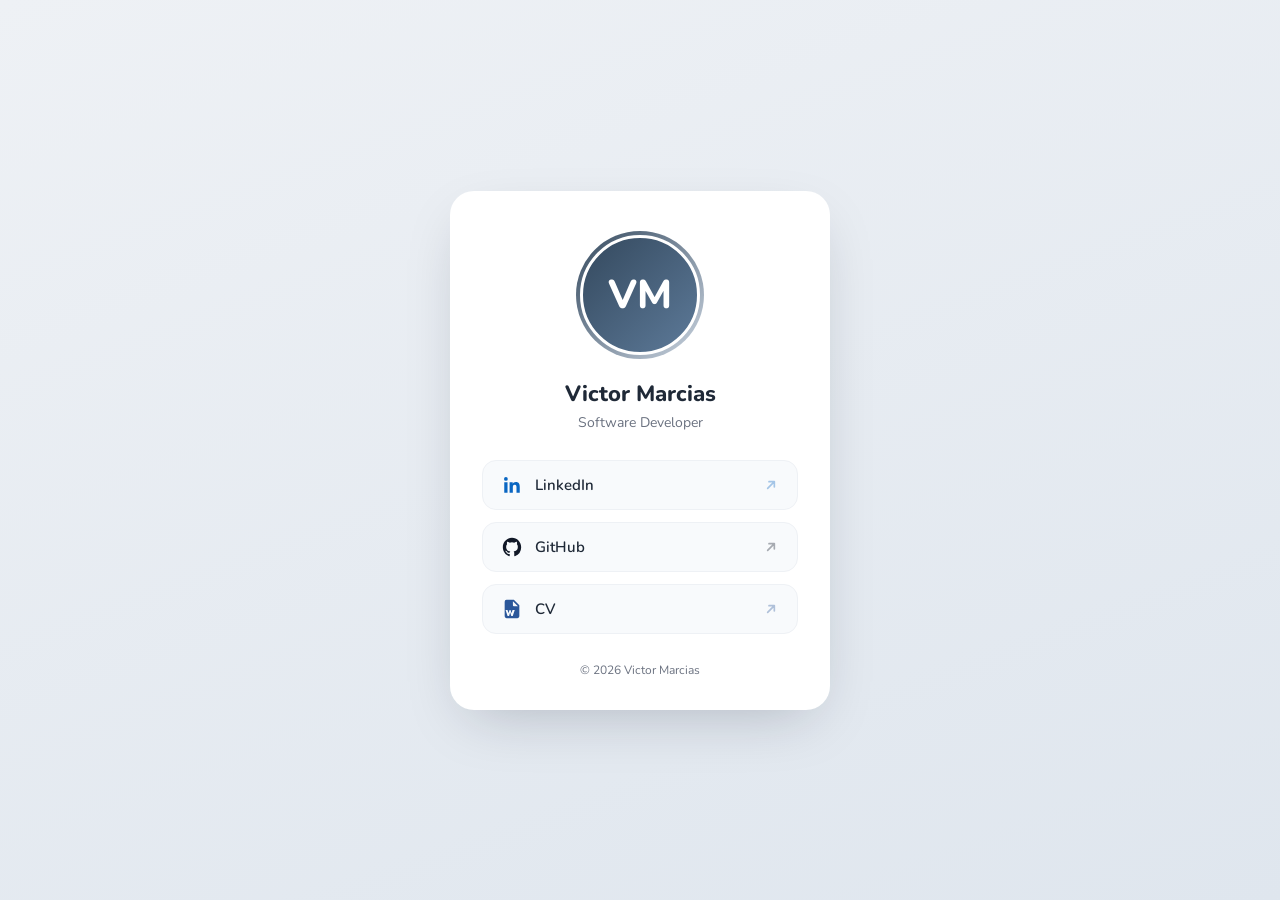
==== index.html @ eee9d97e "Initial commit Co-Authored-By: Claude Sonnet 5 <noreply@anthropic.com>" ====
<!DOCTYPE html>
<html lang="en">
<head>
  <meta charset="utf-8">
  <meta name="viewport" content="width=device-width, initial-scale=1">
  <title>Victor Marcias</title>
  <meta name="description" content="Victor Marcias — LinkedIn, GitHub, CV">

  <link rel="preconnect" href="https://fonts.googleapis.com">
  <link rel="preconnect" href="https://fonts.gstatic.com" crossorigin>
  <link href="https://fonts.googleapis.com/css2?family=Nunito:wght@400;600;700;800&display=swap" rel="stylesheet">

  <style>
    :root {
      --bg-1: #eef1f5;
      --bg-2: #dfe6ee;
      --card-bg: #ffffff;
      --text: #1f2937;
      --text-soft: #6b7280;
      --accent: #34495e;
      --ring: #cbd5e1;
    }

    * { box-sizing: border-box; }

    html, body {
      height: 100%;
      margin: 0;
    }

    body {
      font-family: 'Nunito', -apple-system, BlinkMacSystemFont, 'Segoe UI', sans-serif;
      background: linear-gradient(160deg, var(--bg-1), var(--bg-2));
      color: var(--text);
      display: flex;
      align-items: center;
      justify-content: center;
      min-height: 100vh;
      padding: 24px;
    }

    .card {
      width: 100%;
      max-width: 380px;
      background: var(--card-bg);
      border-radius: 24px;
      padding: 40px 32px 32px;
      text-align: center;
      box-shadow: 0 20px 60px -20px rgba(15, 23, 42, 0.25);
      opacity: 0;
      transform: translateY(16px);
      animation: card-in 0.6s ease-out forwards;
    }

    @keyframes card-in {
      to { opacity: 1; transform: translateY(0); }
    }

    .avatar-wrap {
      width: 128px;
      height: 128px;
      margin: 0 auto 20px;
      border-radius: 50%;
      padding: 4px;
      background: linear-gradient(135deg, var(--accent), var(--ring));
      opacity: 0;
      transform: scale(0.85);
      animation: pop-in 0.5s 0.15s ease-out forwards;
    }

    @keyframes pop-in {
      to { opacity: 1; transform: scale(1); }
    }

    .avatar,
    .avatar-fallback {
      width: 100%;
      height: 100%;
      border-radius: 50%;
      object-fit: cover;
      display: block;
      border: 3px solid var(--card-bg);
    }

    .avatar-fallback {
      background: linear-gradient(135deg, #34495e, #5d7a99);
      color: #fff;
      font-size: 40px;
      font-weight: 800;
      display: flex;
      align-items: center;
      justify-content: center;
    }

    h1 {
      font-size: 22px;
      font-weight: 800;
      margin: 0 0 4px;
      opacity: 0;
      animation: fade-up 0.5s 0.25s ease-out forwards;
    }

    .tagline {
      font-size: 14px;
      color: var(--text-soft);
      margin: 0 0 28px;
      opacity: 0;
      animation: fade-up 0.5s 0.32s ease-out forwards;
    }

    @keyframes fade-up {
      from { opacity: 0; transform: translateY(8px); }
      to { opacity: 1; transform: translateY(0); }
    }

    .links {
      display: flex;
      flex-direction: column;
      gap: 12px;
    }

    .link {
      display: flex;
      align-items: center;
      gap: 12px;
      padding: 13px 18px;
      border-radius: 14px;
      background: #f8fafc;
      border: 1px solid #eef1f5;
      color: var(--text);
      text-decoration: none;
      font-weight: 600;
      font-size: 15px;
      opacity: 0;
      transform: translateY(10px);
      animation: fade-up 0.5s ease-out forwards;
      transition: transform 0.18s ease, box-shadow 0.18s ease, background 0.18s ease, border-color 0.18s ease;
    }

    .link:nth-child(1) { animation-delay: 0.4s; }
    .link:nth-child(2) { animation-delay: 0.48s; }
    .link:nth-child(3) { animation-delay: 0.56s; }

    .link:hover, .link:focus-visible {
      transform: translateY(-2px);
      box-shadow: 0 10px 24px -12px rgba(15, 23, 42, 0.25);
      border-color: var(--ring);
      background: #ffffff;
    }

    .link:active {
      transform: translateY(0);
    }

    .link svg {
      flex-shrink: 0;
      width: 22px;
      height: 22px;
    }

    .link .arrow {
      margin-left: auto;
      width: 16px;
      height: 16px;
      opacity: 0.35;
      transition: transform 0.18s ease, opacity 0.18s ease;
    }

    .link:hover .arrow {
      transform: translateX(3px);
      opacity: 0.7;
    }

    .link.linkedin svg { color: #0a66c2; }
    .link.github svg { color: #111827; }
    .link.cv svg { color: #2b579a; }

    footer {
      margin-top: 28px;
      font-size: 12px;
      color: var(--text-soft);
      opacity: 0;
      animation: fade-up 0.5s 0.65s ease-out forwards;
    }

    @media (max-width: 400px) {
      .card { padding: 32px 24px 26px; border-radius: 20px; }
      .avatar-wrap { width: 108px; height: 108px; }
    }
  </style>
</head>
<body>
  <main class="card">
    <div class="avatar-wrap">
      <img
        class="avatar"
        src="assets/photo.jpg"
        alt="Victor Marcias"
        onerror="this.replaceWith(Object.assign(document.createElement('div'), {className: 'avatar-fallback', textContent: 'VM'}))"
      >
    </div>

    <h1>Victor Marcias</h1>
    <p class="tagline">Software Developer</p>

    <nav class="links">
      <a class="link linkedin" href="https://www.linkedin.com/in/victor-hugo-marcias" target="_blank" rel="noopener noreferrer">
        <svg viewBox="0 0 24 24" fill="currentColor" aria-hidden="true"><path d="M20.45 20.45h-3.55v-5.57c0-1.33-.02-3.03-1.85-3.03-1.85 0-2.14 1.45-2.14 2.94v5.66H9.36V9h3.41v1.56h.05c.47-.9 1.63-1.85 3.36-1.85 3.6 0 4.27 2.37 4.27 5.45v6.29zM5.34 7.43a2.06 2.06 0 1 1 0-4.12 2.06 2.06 0 0 1 0 4.12zM7.12 20.45H3.56V9h3.56v11.45z"/></svg>
        <span>LinkedIn</span>
        <svg class="arrow" viewBox="0 0 24 24" fill="none" stroke="currentColor" stroke-width="2.5" stroke-linecap="round" stroke-linejoin="round" aria-hidden="true"><path d="M7 17 17 7M9 7h8v8"/></svg>
      </a>

      <a class="link github" href="https://github.com/victormarcias" target="_blank" rel="noopener noreferrer">
        <svg viewBox="0 0 24 24" fill="currentColor" aria-hidden="true"><path d="M12 2C6.48 2 2 6.58 2 12.25c0 4.53 2.87 8.37 6.84 9.73.5.1.68-.22.68-.5 0-.24-.01-1.05-.01-1.9-2.78.62-3.37-1.22-3.37-1.22-.46-1.2-1.11-1.52-1.11-1.52-.91-.64.07-.62.07-.62 1 .07 1.53 1.06 1.53 1.06.89 1.57 2.34 1.11 2.91.85.09-.67.35-1.11.63-1.37-2.22-.26-4.56-1.14-4.56-5.06 0-1.12.39-2.03 1.03-2.75-.1-.26-.45-1.31.1-2.74 0 0 .84-.28 2.75 1.05a9.3 9.3 0 0 1 5 0c1.91-1.33 2.75-1.05 2.75-1.05.55 1.43.2 2.48.1 2.74.64.72 1.03 1.63 1.03 2.75 0 3.93-2.34 4.79-4.57 5.05.36.32.68.94.68 1.9 0 1.37-.01 2.48-.01 2.82 0 .28.18.6.69.5A10.26 10.26 0 0 0 22 12.25C22 6.58 17.52 2 12 2z"/></svg>
        <span>GitHub</span>
        <svg class="arrow" viewBox="0 0 24 24" fill="none" stroke="currentColor" stroke-width="2.5" stroke-linecap="round" stroke-linejoin="round" aria-hidden="true"><path d="M7 17 17 7M9 7h8v8"/></svg>
      </a>

      <a class="link cv" href="assets/cv.pdf" target="_blank" rel="noopener noreferrer">
        <svg viewBox="0 0 24 24" fill="currentColor" aria-hidden="true"><path d="M6 2a2 2 0 0 0-2 2v16a2 2 0 0 0 2 2h12a2 2 0 0 0 2-2V8l-6-6H6zm7 1.5L18.5 9H14a1 1 0 0 1-1-1V3.5zM8 13h2.4l1.1 3.6L12.6 13H15l-2.2 6.5h-1.6L10 15.6l-1.2 3.9H7.2L5 13h2.1l1.1 3.6L9.3 13H8z"/></svg>
        <span>CV</span>
        <svg class="arrow" viewBox="0 0 24 24" fill="none" stroke="currentColor" stroke-width="2.5" stroke-linecap="round" stroke-linejoin="round" aria-hidden="true"><path d="M7 17 17 7M9 7h8v8"/></svg>
      </a>
    </nav>

    <footer>&copy; <span id="year"></span> Victor Marcias</footer>
  </main>

  <script>
    document.getElementById('year').textContent = new Date().getFullYear();
  </script>
</body>
</html>
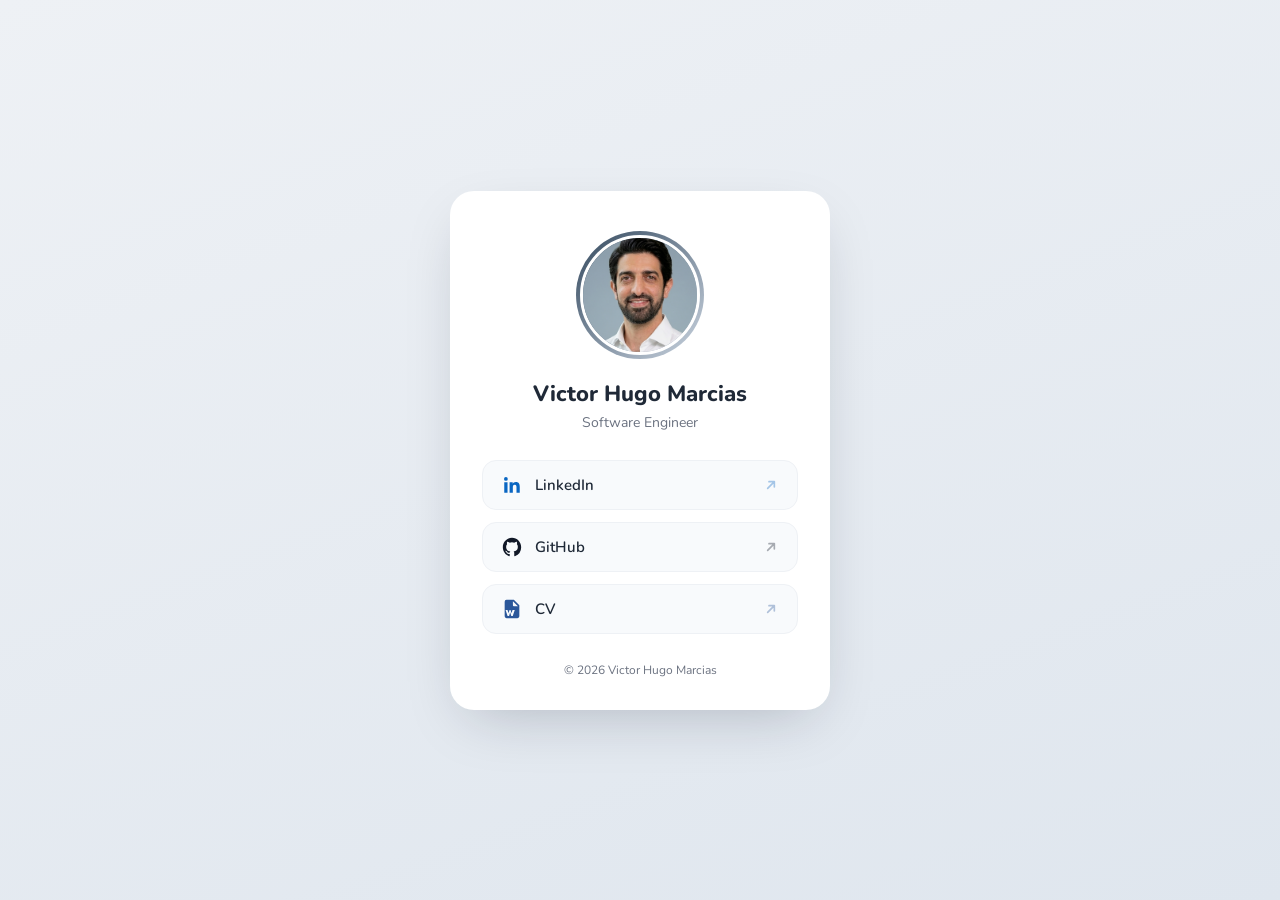
==== commit 46115f12: "Adds assets and scripts." ====
--- a/index.html
+++ b/index.html
@@ -1,233 +1,73 @@
 <!DOCTYPE html>
 <html lang="en">
+
 <head>
   <meta charset="utf-8">
   <meta name="viewport" content="width=device-width, initial-scale=1">
-  <title>Victor Marcias</title>
+  <title>Victor Hugo Marcias - Software Engineer</title>
   <meta name="description" content="Victor Marcias — LinkedIn, GitHub, CV">
 
   <link rel="preconnect" href="https://fonts.googleapis.com">
   <link rel="preconnect" href="https://fonts.gstatic.com" crossorigin>
   <link href="https://fonts.googleapis.com/css2?family=Nunito:wght@400;600;700;800&display=swap" rel="stylesheet">
+  <link rel="stylesheet" href="styles.css">
+</head>
 
-  <style>
-    :root {
-      --bg-1: #eef1f5;
-      --bg-2: #dfe6ee;
-      --card-bg: #ffffff;
-      --text: #1f2937;
-      --text-soft: #6b7280;
-      --accent: #34495e;
-      --ring: #cbd5e1;
-    }
-
-    * { box-sizing: border-box; }
-
-    html, body {
-      height: 100%;
-      margin: 0;
-    }
-
-    body {
-      font-family: 'Nunito', -apple-system, BlinkMacSystemFont, 'Segoe UI', sans-serif;
-      background: linear-gradient(160deg, var(--bg-1), var(--bg-2));
-      color: var(--text);
-      display: flex;
-      align-items: center;
-      justify-content: center;
-      min-height: 100vh;
-      padding: 24px;
-    }
-
-    .card {
-      width: 100%;
-      max-width: 380px;
-      background: var(--card-bg);
-      border-radius: 24px;
-      padding: 40px 32px 32px;
-      text-align: center;
-      box-shadow: 0 20px 60px -20px rgba(15, 23, 42, 0.25);
-      opacity: 0;
-      transform: translateY(16px);
-      animation: card-in 0.6s ease-out forwards;
-    }
-
-    @keyframes card-in {
-      to { opacity: 1; transform: translateY(0); }
-    }
-
-    .avatar-wrap {
-      width: 128px;
-      height: 128px;
-      margin: 0 auto 20px;
-      border-radius: 50%;
-      padding: 4px;
-      background: linear-gradient(135deg, var(--accent), var(--ring));
-      opacity: 0;
-      transform: scale(0.85);
-      animation: pop-in 0.5s 0.15s ease-out forwards;
-    }
-
-    @keyframes pop-in {
-      to { opacity: 1; transform: scale(1); }
-    }
-
-    .avatar,
-    .avatar-fallback {
-      width: 100%;
-      height: 100%;
-      border-radius: 50%;
-      object-fit: cover;
-      display: block;
-      border: 3px solid var(--card-bg);
-    }
-
-    .avatar-fallback {
-      background: linear-gradient(135deg, #34495e, #5d7a99);
-      color: #fff;
-      font-size: 40px;
-      font-weight: 800;
-      display: flex;
-      align-items: center;
-      justify-content: center;
-    }
-
-    h1 {
-      font-size: 22px;
-      font-weight: 800;
-      margin: 0 0 4px;
-      opacity: 0;
-      animation: fade-up 0.5s 0.25s ease-out forwards;
-    }
-
-    .tagline {
-      font-size: 14px;
-      color: var(--text-soft);
-      margin: 0 0 28px;
-      opacity: 0;
-      animation: fade-up 0.5s 0.32s ease-out forwards;
-    }
-
-    @keyframes fade-up {
-      from { opacity: 0; transform: translateY(8px); }
-      to { opacity: 1; transform: translateY(0); }
-    }
-
-    .links {
-      display: flex;
-      flex-direction: column;
-      gap: 12px;
-    }
-
-    .link {
-      display: flex;
-      align-items: center;
-      gap: 12px;
-      padding: 13px 18px;
-      border-radius: 14px;
-      background: #f8fafc;
-      border: 1px solid #eef1f5;
-      color: var(--text);
-      text-decoration: none;
-      font-weight: 600;
-      font-size: 15px;
-      opacity: 0;
-      transform: translateY(10px);
-      animation: fade-up 0.5s ease-out forwards;
-      transition: transform 0.18s ease, box-shadow 0.18s ease, background 0.18s ease, border-color 0.18s ease;
-    }
-
-    .link:nth-child(1) { animation-delay: 0.4s; }
-    .link:nth-child(2) { animation-delay: 0.48s; }
-    .link:nth-child(3) { animation-delay: 0.56s; }
-
-    .link:hover, .link:focus-visible {
-      transform: translateY(-2px);
-      box-shadow: 0 10px 24px -12px rgba(15, 23, 42, 0.25);
-      border-color: var(--ring);
-      background: #ffffff;
-    }
-
-    .link:active {
-      transform: translateY(0);
-    }
-
-    .link svg {
-      flex-shrink: 0;
-      width: 22px;
-      height: 22px;
-    }
-
-    .link .arrow {
-      margin-left: auto;
-      width: 16px;
-      height: 16px;
-      opacity: 0.35;
-      transition: transform 0.18s ease, opacity 0.18s ease;
-    }
-
-    .link:hover .arrow {
-      transform: translateX(3px);
-      opacity: 0.7;
-    }
-
-    .link.linkedin svg { color: #0a66c2; }
-    .link.github svg { color: #111827; }
-    .link.cv svg { color: #2b579a; }
-
-    footer {
-      margin-top: 28px;
-      font-size: 12px;
-      color: var(--text-soft);
-      opacity: 0;
-      animation: fade-up 0.5s 0.65s ease-out forwards;
-    }
-
-    @media (max-width: 400px) {
-      .card { padding: 32px 24px 26px; border-radius: 20px; }
-      .avatar-wrap { width: 108px; height: 108px; }
-    }
-  </style>
-</head>
 <body>
   <main class="card">
     <div class="avatar-wrap">
-      <img
-        class="avatar"
-        src="assets/photo.jpg"
-        alt="Victor Marcias"
-        onerror="this.replaceWith(Object.assign(document.createElement('div'), {className: 'avatar-fallback', textContent: 'VM'}))"
-      >
+      <img class="avatar" src="assets/photo.png" alt="Victor Hugo Marcias"
+        onerror="this.replaceWith(Object.assign(document.createElement('div'), {className: 'avatar-fallback', textContent: 'VHM'}))">
     </div>
 
-    <h1>Victor Marcias</h1>
-    <p class="tagline">Software Developer</p>
+    <h1>Victor Hugo Marcias</h1>
+    <p class="tagline">Software Engineer</p>
 
     <nav class="links">
-      <a class="link linkedin" href="https://www.linkedin.com/in/victor-hugo-marcias" target="_blank" rel="noopener noreferrer">
-        <svg viewBox="0 0 24 24" fill="currentColor" aria-hidden="true"><path d="M20.45 20.45h-3.55v-5.57c0-1.33-.02-3.03-1.85-3.03-1.85 0-2.14 1.45-2.14 2.94v5.66H9.36V9h3.41v1.56h.05c.47-.9 1.63-1.85 3.36-1.85 3.6 0 4.27 2.37 4.27 5.45v6.29zM5.34 7.43a2.06 2.06 0 1 1 0-4.12 2.06 2.06 0 0 1 0 4.12zM7.12 20.45H3.56V9h3.56v11.45z"/></svg>
+      <a class="link linkedin" href="https://www.linkedin.com/in/victor-hugo-marcias" target="_blank"
+        rel="noopener noreferrer">
+        <svg viewBox="0 0 24 24" fill="currentColor" aria-hidden="true">
+          <path
+            d="M20.45 20.45h-3.55v-5.57c0-1.33-.02-3.03-1.85-3.03-1.85 0-2.14 1.45-2.14 2.94v5.66H9.36V9h3.41v1.56h.05c.47-.9 1.63-1.85 3.36-1.85 3.6 0 4.27 2.37 4.27 5.45v6.29zM5.34 7.43a2.06 2.06 0 1 1 0-4.12 2.06 2.06 0 0 1 0 4.12zM7.12 20.45H3.56V9h3.56v11.45z" />
+        </svg>
         <span>LinkedIn</span>
-        <svg class="arrow" viewBox="0 0 24 24" fill="none" stroke="currentColor" stroke-width="2.5" stroke-linecap="round" stroke-linejoin="round" aria-hidden="true"><path d="M7 17 17 7M9 7h8v8"/></svg>
+        <svg class="arrow" viewBox="0 0 24 24" fill="none" stroke="currentColor" stroke-width="2.5"
+          stroke-linecap="round" stroke-linejoin="round" aria-hidden="true">
+          <path d="M7 17 17 7M9 7h8v8" />
+        </svg>
       </a>
 
       <a class="link github" href="https://github.com/victormarcias" target="_blank" rel="noopener noreferrer">
-        <svg viewBox="0 0 24 24" fill="currentColor" aria-hidden="true"><path d="M12 2C6.48 2 2 6.58 2 12.25c0 4.53 2.87 8.37 6.84 9.73.5.1.68-.22.68-.5 0-.24-.01-1.05-.01-1.9-2.78.62-3.37-1.22-3.37-1.22-.46-1.2-1.11-1.52-1.11-1.52-.91-.64.07-.62.07-.62 1 .07 1.53 1.06 1.53 1.06.89 1.57 2.34 1.11 2.91.85.09-.67.35-1.11.63-1.37-2.22-.26-4.56-1.14-4.56-5.06 0-1.12.39-2.03 1.03-2.75-.1-.26-.45-1.31.1-2.74 0 0 .84-.28 2.75 1.05a9.3 9.3 0 0 1 5 0c1.91-1.33 2.75-1.05 2.75-1.05.55 1.43.2 2.48.1 2.74.64.72 1.03 1.63 1.03 2.75 0 3.93-2.34 4.79-4.57 5.05.36.32.68.94.68 1.9 0 1.37-.01 2.48-.01 2.82 0 .28.18.6.69.5A10.26 10.26 0 0 0 22 12.25C22 6.58 17.52 2 12 2z"/></svg>
+        <svg viewBox="0 0 24 24" fill="currentColor" aria-hidden="true">
+          <path
+            d="M12 2C6.48 2 2 6.58 2 12.25c0 4.53 2.87 8.37 6.84 9.73.5.1.68-.22.68-.5 0-.24-.01-1.05-.01-1.9-2.78.62-3.37-1.22-3.37-1.22-.46-1.2-1.11-1.52-1.11-1.52-.91-.64.07-.62.07-.62 1 .07 1.53 1.06 1.53 1.06.89 1.57 2.34 1.11 2.91.85.09-.67.35-1.11.63-1.37-2.22-.26-4.56-1.14-4.56-5.06 0-1.12.39-2.03 1.03-2.75-.1-.26-.45-1.31.1-2.74 0 0 .84-.28 2.75 1.05a9.3 9.3 0 0 1 5 0c1.91-1.33 2.75-1.05 2.75-1.05.55 1.43.2 2.48.1 2.74.64.72 1.03 1.63 1.03 2.75 0 3.93-2.34 4.79-4.57 5.05.36.32.68.94.68 1.9 0 1.37-.01 2.48-.01 2.82 0 .28.18.6.69.5A10.26 10.26 0 0 0 22 12.25C22 6.58 17.52 2 12 2z" />
+        </svg>
         <span>GitHub</span>
-        <svg class="arrow" viewBox="0 0 24 24" fill="none" stroke="currentColor" stroke-width="2.5" stroke-linecap="round" stroke-linejoin="round" aria-hidden="true"><path d="M7 17 17 7M9 7h8v8"/></svg>
+        <svg class="arrow" viewBox="0 0 24 24" fill="none" stroke="currentColor" stroke-width="2.5"
+          stroke-linecap="round" stroke-linejoin="round" aria-hidden="true">
+          <path d="M7 17 17 7M9 7h8v8" />
+        </svg>
       </a>
 
       <a class="link cv" href="assets/cv.pdf" target="_blank" rel="noopener noreferrer">
-        <svg viewBox="0 0 24 24" fill="currentColor" aria-hidden="true"><path d="M6 2a2 2 0 0 0-2 2v16a2 2 0 0 0 2 2h12a2 2 0 0 0 2-2V8l-6-6H6zm7 1.5L18.5 9H14a1 1 0 0 1-1-1V3.5zM8 13h2.4l1.1 3.6L12.6 13H15l-2.2 6.5h-1.6L10 15.6l-1.2 3.9H7.2L5 13h2.1l1.1 3.6L9.3 13H8z"/></svg>
+        <svg viewBox="0 0 24 24" fill="currentColor" aria-hidden="true">
+          <path
+            d="M6 2a2 2 0 0 0-2 2v16a2 2 0 0 0 2 2h12a2 2 0 0 0 2-2V8l-6-6H6zm7 1.5L18.5 9H14a1 1 0 0 1-1-1V3.5zM8 13h2.4l1.1 3.6L12.6 13H15l-2.2 6.5h-1.6L10 15.6l-1.2 3.9H7.2L5 13h2.1l1.1 3.6L9.3 13H8z" />
+        </svg>
         <span>CV</span>
-        <svg class="arrow" viewBox="0 0 24 24" fill="none" stroke="currentColor" stroke-width="2.5" stroke-linecap="round" stroke-linejoin="round" aria-hidden="true"><path d="M7 17 17 7M9 7h8v8"/></svg>
+        <svg class="arrow" viewBox="0 0 24 24" fill="none" stroke="currentColor" stroke-width="2.5"
+          stroke-linecap="round" stroke-linejoin="round" aria-hidden="true">
+          <path d="M7 17 17 7M9 7h8v8" />
+        </svg>
       </a>
     </nav>
 
-    <footer>&copy; <span id="year"></span> Victor Marcias</footer>
+    <footer>&copy; <span id="year"></span> Victor Hugo Marcias</footer>
   </main>
 
   <script>
     document.getElementById('year').textContent = new Date().getFullYear();
   </script>
 </body>
-</html>
+
+</html>
--- a/styles.css
+++ b/styles.css
@@ -0,0 +1,176 @@
+:root {
+  --bg-1: #eef1f5;
+  --bg-2: #dfe6ee;
+  --card-bg: #ffffff;
+  --text: #1f2937;
+  --text-soft: #6b7280;
+  --accent: #34495e;
+  --ring: #cbd5e1;
+}
+
+* { box-sizing: border-box; }
+
+html, body {
+  height: 100%;
+  margin: 0;
+}
+
+body {
+  font-family: 'Nunito', -apple-system, BlinkMacSystemFont, 'Segoe UI', sans-serif;
+  background: linear-gradient(160deg, var(--bg-1), var(--bg-2));
+  color: var(--text);
+  display: flex;
+  align-items: center;
+  justify-content: center;
+  min-height: 100vh;
+  padding: 24px;
+}
+
+.card {
+  width: 100%;
+  max-width: 380px;
+  background: var(--card-bg);
+  border-radius: 24px;
+  padding: 40px 32px 32px;
+  text-align: center;
+  box-shadow: 0 20px 60px -20px rgba(15, 23, 42, 0.25);
+  opacity: 0;
+  transform: translateY(16px);
+  animation: card-in 0.6s ease-out forwards;
+}
+
+@keyframes card-in {
+  to { opacity: 1; transform: translateY(0); }
+}
+
+.avatar-wrap {
+  width: 128px;
+  height: 128px;
+  margin: 0 auto 20px;
+  border-radius: 50%;
+  padding: 4px;
+  background: linear-gradient(135deg, var(--accent), var(--ring));
+  opacity: 0;
+  transform: scale(0.85);
+  animation: pop-in 0.5s 0.15s ease-out forwards;
+}
+
+@keyframes pop-in {
+  to { opacity: 1; transform: scale(1); }
+}
+
+.avatar,
+.avatar-fallback {
+  width: 100%;
+  height: 100%;
+  border-radius: 50%;
+  object-fit: cover;
+  display: block;
+  border: 3px solid var(--card-bg);
+}
+
+.avatar-fallback {
+  background: linear-gradient(135deg, #34495e, #5d7a99);
+  color: #fff;
+  font-size: 40px;
+  font-weight: 800;
+  display: flex;
+  align-items: center;
+  justify-content: center;
+}
+
+h1 {
+  font-size: 22px;
+  font-weight: 800;
+  margin: 0 0 4px;
+  opacity: 0;
+  animation: fade-up 0.5s 0.25s ease-out forwards;
+}
+
+.tagline {
+  font-size: 14px;
+  color: var(--text-soft);
+  margin: 0 0 28px;
+  opacity: 0;
+  animation: fade-up 0.5s 0.32s ease-out forwards;
+}
+
+@keyframes fade-up {
+  from { opacity: 0; transform: translateY(8px); }
+  to { opacity: 1; transform: translateY(0); }
+}
+
+.links {
+  display: flex;
+  flex-direction: column;
+  gap: 12px;
+}
+
+.link {
+  display: flex;
+  align-items: center;
+  gap: 12px;
+  padding: 13px 18px;
+  border-radius: 14px;
+  background: #f8fafc;
+  border: 1px solid #eef1f5;
+  color: var(--text);
+  text-decoration: none;
+  font-weight: 600;
+  font-size: 15px;
+  opacity: 0;
+  transform: translateY(10px);
+  animation: fade-up 0.5s ease-out forwards;
+  transition: transform 0.18s ease, box-shadow 0.18s ease, background 0.18s ease, border-color 0.18s ease;
+}
+
+.link:nth-child(1) { animation-delay: 0.4s; }
+.link:nth-child(2) { animation-delay: 0.48s; }
+.link:nth-child(3) { animation-delay: 0.56s; }
+
+.link:hover, .link:focus-visible {
+  transform: translateY(-2px);
+  box-shadow: 0 10px 24px -12px rgba(15, 23, 42, 0.25);
+  border-color: var(--ring);
+  background: #ffffff;
+}
+
+.link:active {
+  transform: translateY(0);
+}
+
+.link svg {
+  flex-shrink: 0;
+  width: 22px;
+  height: 22px;
+}
+
+.link .arrow {
+  margin-left: auto;
+  width: 16px;
+  height: 16px;
+  opacity: 0.35;
+  transition: transform 0.18s ease, opacity 0.18s ease;
+}
+
+.link:hover .arrow {
+  transform: translateX(3px);
+  opacity: 0.7;
+}
+
+.link.linkedin svg { color: #0a66c2; }
+.link.github svg { color: #111827; }
+.link.cv svg { color: #2b579a; }
+
+footer {
+  margin-top: 28px;
+  font-size: 12px;
+  color: var(--text-soft);
+  opacity: 0;
+  animation: fade-up 0.5s 0.65s ease-out forwards;
+}
+
+@media (max-width: 400px) {
+  .card { padding: 32px 24px 26px; border-radius: 20px; }
+  .avatar-wrap { width: 108px; height: 108px; }
+}
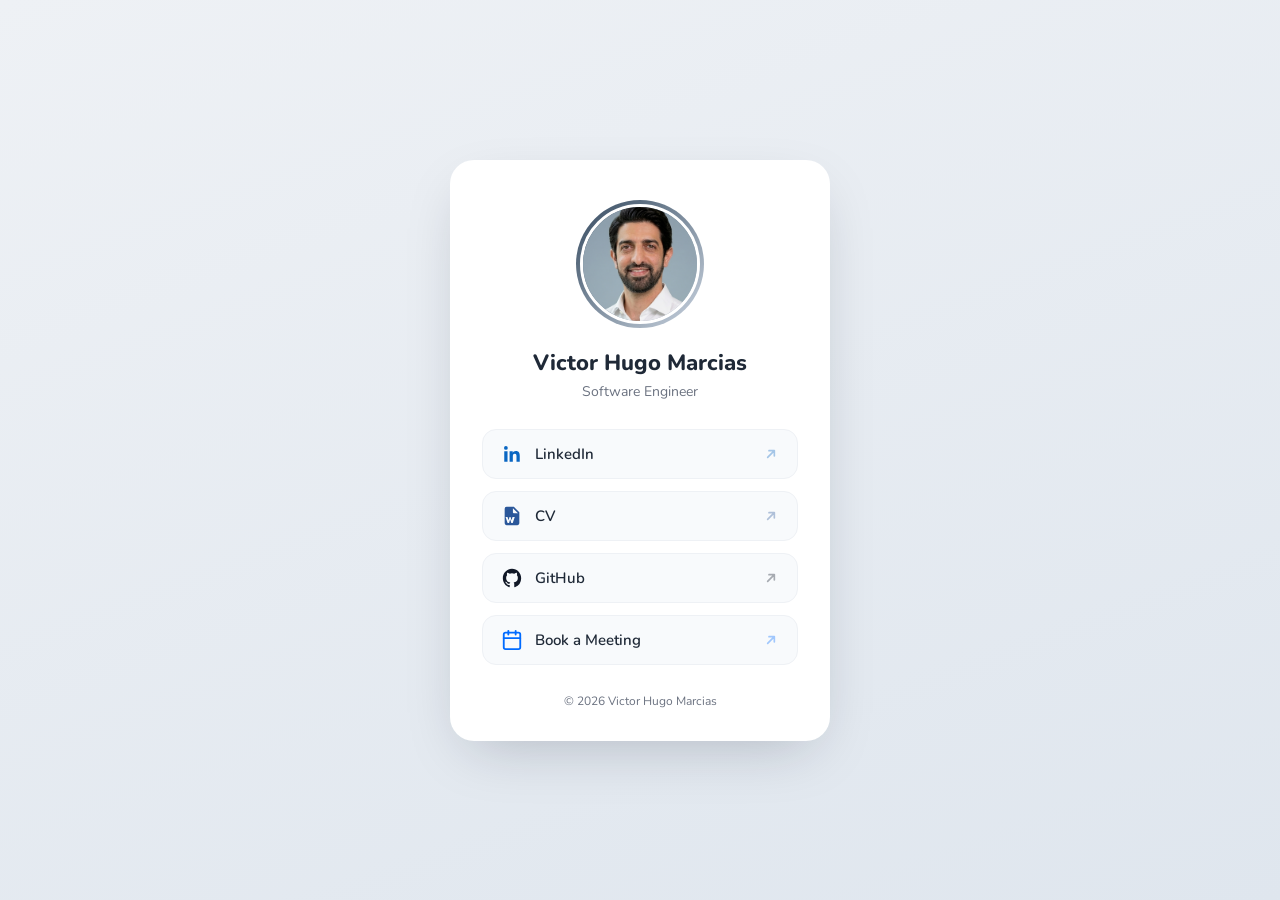
==== commit bdc5f803: "Cambio de PORT. Add Calendly. Add /cv" ====
--- a/index.html
+++ b/index.html
@@ -24,13 +24,25 @@
     <p class="tagline">Software Engineer</p>
 
     <nav class="links">
-      <a class="link linkedin" href="https://www.linkedin.com/in/victor-hugo-marcias" target="_blank"
+      <a class="link linkedin" href="https://www.linkedin.com/in/victor-marcias" target="_blank"
         rel="noopener noreferrer">
         <svg viewBox="0 0 24 24" fill="currentColor" aria-hidden="true">
           <path
             d="M20.45 20.45h-3.55v-5.57c0-1.33-.02-3.03-1.85-3.03-1.85 0-2.14 1.45-2.14 2.94v5.66H9.36V9h3.41v1.56h.05c.47-.9 1.63-1.85 3.36-1.85 3.6 0 4.27 2.37 4.27 5.45v6.29zM5.34 7.43a2.06 2.06 0 1 1 0-4.12 2.06 2.06 0 0 1 0 4.12zM7.12 20.45H3.56V9h3.56v11.45z" />
         </svg>
         <span>LinkedIn</span>
+        <svg class="arrow" viewBox="0 0 24 24" fill="none" stroke="currentColor" stroke-width="2.5"
+          stroke-linecap="round" stroke-linejoin="round" aria-hidden="true">
+          <path d="M7 17 17 7M9 7h8v8" />
+        </svg>
+      </a>
+
+      <a class="link cv" href="/cv" target="_blank" rel="noopener noreferrer">
+        <svg viewBox="0 0 24 24" fill="currentColor" aria-hidden="true">
+          <path
+            d="M6 2a2 2 0 0 0-2 2v16a2 2 0 0 0 2 2h12a2 2 0 0 0 2-2V8l-6-6H6zm7 1.5L18.5 9H14a1 1 0 0 1-1-1V3.5zM8 13h2.4l1.1 3.6L12.6 13H15l-2.2 6.5h-1.6L10 15.6l-1.2 3.9H7.2L5 13h2.1l1.1 3.6L9.3 13H8z" />
+        </svg>
+        <span>CV</span>
         <svg class="arrow" viewBox="0 0 24 24" fill="none" stroke="currentColor" stroke-width="2.5"
           stroke-linecap="round" stroke-linejoin="round" aria-hidden="true">
           <path d="M7 17 17 7M9 7h8v8" />
@@ -49,12 +61,13 @@
         </svg>
       </a>
 
-      <a class="link cv" href="assets/cv.pdf" target="_blank" rel="noopener noreferrer">
-        <svg viewBox="0 0 24 24" fill="currentColor" aria-hidden="true">
-          <path
-            d="M6 2a2 2 0 0 0-2 2v16a2 2 0 0 0 2 2h12a2 2 0 0 0 2-2V8l-6-6H6zm7 1.5L18.5 9H14a1 1 0 0 1-1-1V3.5zM8 13h2.4l1.1 3.6L12.6 13H15l-2.2 6.5h-1.6L10 15.6l-1.2 3.9H7.2L5 13h2.1l1.1 3.6L9.3 13H8z" />
+      <a class="link calendly" href="https://calendly.com/victormarcias" target="_blank" rel="noopener noreferrer">
+        <svg viewBox="0 0 24 24" fill="none" stroke="currentColor" stroke-width="2" stroke-linecap="round"
+          stroke-linejoin="round" aria-hidden="true">
+          <rect x="3" y="4" width="18" height="18" rx="2" />
+          <path d="M16 2v4M8 2v4M3 10h18" />
         </svg>
-        <span>CV</span>
+        <span>Book a Meeting</span>
         <svg class="arrow" viewBox="0 0 24 24" fill="none" stroke="currentColor" stroke-width="2.5"
           stroke-linecap="round" stroke-linejoin="round" aria-hidden="true">
           <path d="M7 17 17 7M9 7h8v8" />
--- a/styles.css
+++ b/styles.css
@@ -127,6 +127,7 @@
 .link:nth-child(1) { animation-delay: 0.4s; }
 .link:nth-child(2) { animation-delay: 0.48s; }
 .link:nth-child(3) { animation-delay: 0.56s; }
+.link:nth-child(4) { animation-delay: 0.64s; }
 
 .link:hover, .link:focus-visible {
   transform: translateY(-2px);
@@ -161,13 +162,14 @@
 .link.linkedin svg { color: #0a66c2; }
 .link.github svg { color: #111827; }
 .link.cv svg { color: #2b579a; }
+.link.calendly svg { color: #006bff; }
 
 footer {
   margin-top: 28px;
   font-size: 12px;
   color: var(--text-soft);
   opacity: 0;
-  animation: fade-up 0.5s 0.65s ease-out forwards;
+  animation: fade-up 0.5s 0.72s ease-out forwards;
 }
 
 @media (max-width: 400px) {
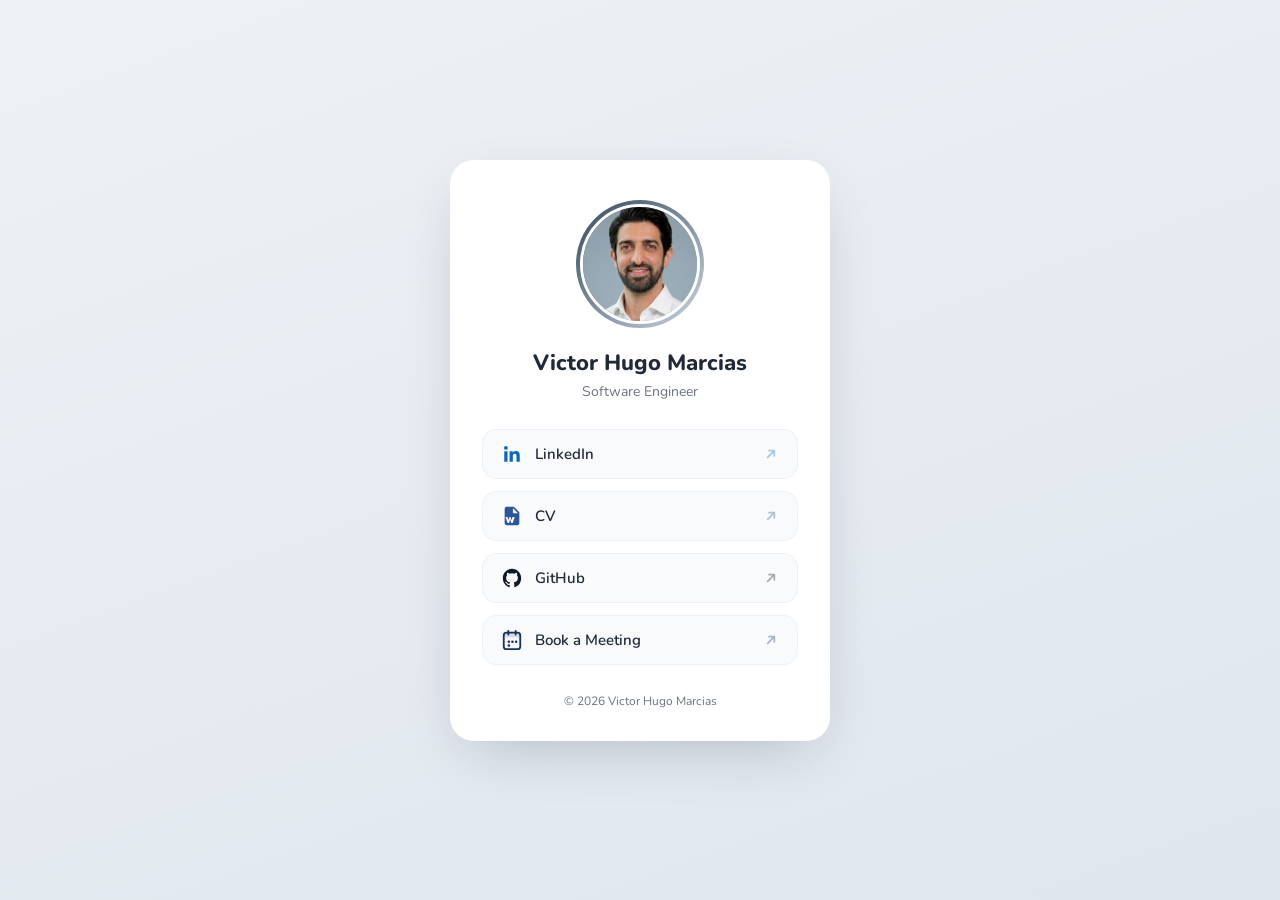
==== commit 58361186: "Adds favicon. Fixes CV url." ====
--- a/index.html
+++ b/index.html
@@ -6,6 +6,20 @@
   <meta name="viewport" content="width=device-width, initial-scale=1">
   <title>Victor Hugo Marcias - Software Engineer</title>
   <meta name="description" content="Victor Marcias — LinkedIn, GitHub, CV">
+
+  <link rel="icon" type="image/png" sizes="32x32" href="/assets/favicon-32.png">
+  <link rel="icon" type="image/png" sizes="16x16" href="/assets/favicon-16.png">
+  <link rel="apple-touch-icon" href="/assets/favicon-180.png">
+
+  <meta property="og:type" content="website">
+  <meta property="og:title" content="Victor Hugo Marcias - Software Engineer">
+  <meta property="og:description" content="Victor Marcias — LinkedIn, GitHub, CV">
+  <meta property="og:image" content="https://victormarcias.online/assets/photo.png">
+  <meta property="og:url" content="https://victormarcias.online">
+  <meta name="twitter:card" content="summary">
+  <meta name="twitter:title" content="Victor Hugo Marcias - Software Engineer">
+  <meta name="twitter:description" content="Victor Marcias — LinkedIn, GitHub, CV">
+  <meta name="twitter:image" content="https://victormarcias.online/assets/photo.png">
 
   <link rel="preconnect" href="https://fonts.googleapis.com">
   <link rel="preconnect" href="https://fonts.gstatic.com" crossorigin>
@@ -62,10 +76,14 @@
       </a>
 
       <a class="link calendly" href="https://calendly.com/victormarcias" target="_blank" rel="noopener noreferrer">
-        <svg viewBox="0 0 24 24" fill="none" stroke="currentColor" stroke-width="2" stroke-linecap="round"
-          stroke-linejoin="round" aria-hidden="true">
-          <rect x="3" y="4" width="18" height="18" rx="2" />
-          <path d="M16 2v4M8 2v4M3 10h18" />
+        <svg viewBox="0 0 24 24" fill="none" aria-hidden="true">
+          <rect x="3" y="4" width="18" height="18" rx="3" stroke="currentColor" stroke-width="2" />
+          <path d="M16 2v4M8 2v4" stroke="currentColor" stroke-width="2" stroke-linecap="round" />
+          <rect x="3" y="4" width="18" height="5" rx="2" fill="currentColor" opacity="0.15" />
+          <circle cx="8.5" cy="14" r="1.4" fill="currentColor" />
+          <circle cx="12.5" cy="14" r="1.4" fill="currentColor" />
+          <circle cx="16.5" cy="14" r="1.4" fill="currentColor" />
+          <circle cx="8.5" cy="18" r="1.4" fill="currentColor" />
         </svg>
         <span>Book a Meeting</span>
         <svg class="arrow" viewBox="0 0 24 24" fill="none" stroke="currentColor" stroke-width="2.5"
--- a/styles.css
+++ b/styles.css
@@ -162,7 +162,7 @@
 .link.linkedin svg { color: #0a66c2; }
 .link.github svg { color: #111827; }
 .link.cv svg { color: #2b579a; }
-.link.calendly svg { color: #006bff; }
+.link.calendly svg { color: #14335e; }
 
 footer {
   margin-top: 28px;
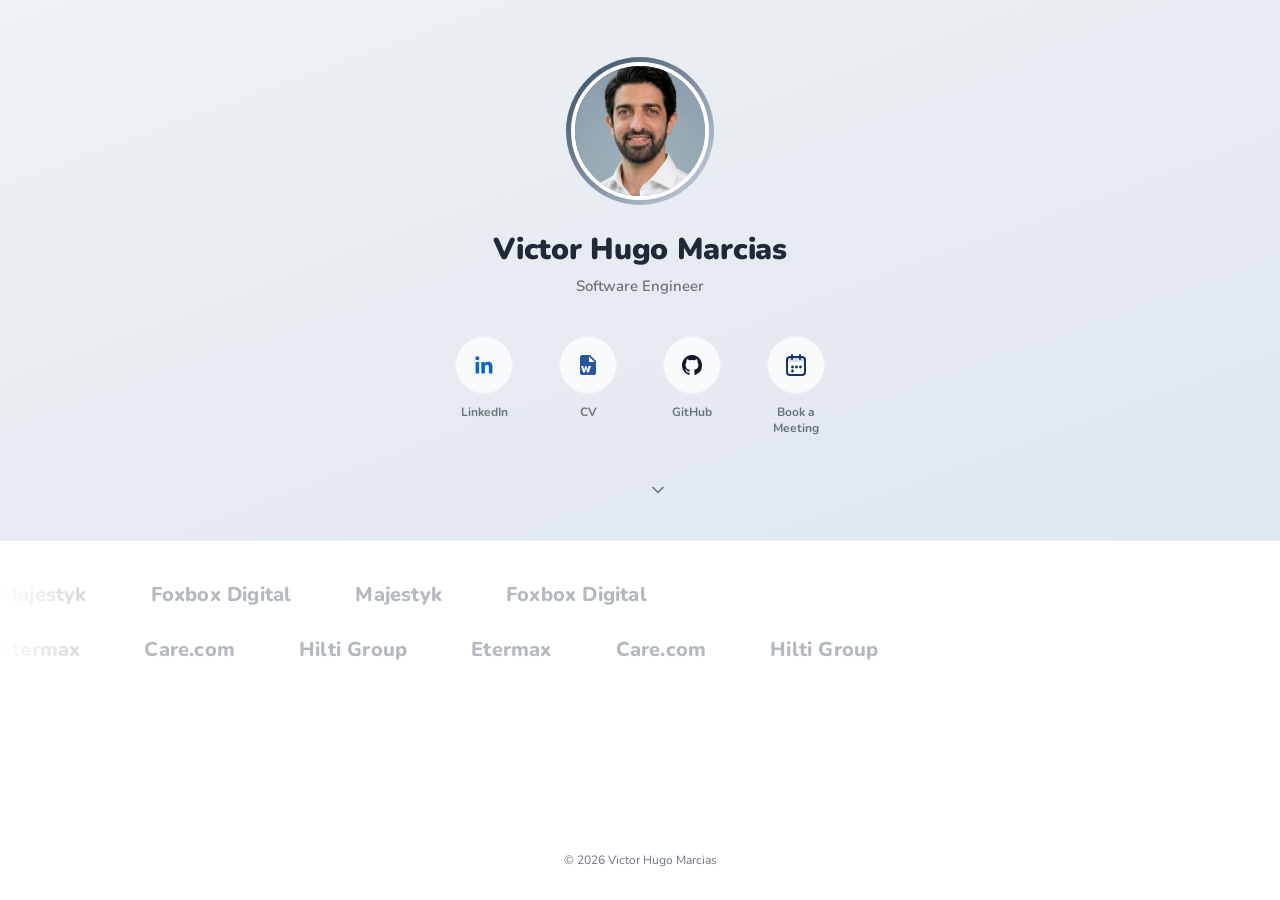
==== commit f566d803: "Adds agencies and clientes marquees." ====
--- a/index.html
+++ b/index.html
@@ -23,12 +23,12 @@
 
   <link rel="preconnect" href="https://fonts.googleapis.com">
   <link rel="preconnect" href="https://fonts.gstatic.com" crossorigin>
-  <link href="https://fonts.googleapis.com/css2?family=Nunito:wght@400;600;700;800&display=swap" rel="stylesheet">
+  <link href="https://fonts.googleapis.com/css2?family=Nunito:wght@400;600;700;800;900&display=swap" rel="stylesheet">
   <link rel="stylesheet" href="styles.css">
 </head>
 
 <body>
-  <main class="card">
+  <section class="hero">
     <div class="avatar-wrap">
       <img class="avatar" src="assets/photo.png" alt="Victor Hugo Marcias"
         onerror="this.replaceWith(Object.assign(document.createElement('div'), {className: 'avatar-fallback', textContent: 'VHM'}))">
@@ -37,68 +37,125 @@
     <h1>Victor Hugo Marcias</h1>
     <p class="tagline">Software Engineer</p>
 
-    <nav class="links">
+    <nav class="links" aria-label="Contact links">
       <a class="link linkedin" href="https://www.linkedin.com/in/victor-marcias" target="_blank"
         rel="noopener noreferrer">
-        <svg viewBox="0 0 24 24" fill="currentColor" aria-hidden="true">
-          <path
-            d="M20.45 20.45h-3.55v-5.57c0-1.33-.02-3.03-1.85-3.03-1.85 0-2.14 1.45-2.14 2.94v5.66H9.36V9h3.41v1.56h.05c.47-.9 1.63-1.85 3.36-1.85 3.6 0 4.27 2.37 4.27 5.45v6.29zM5.34 7.43a2.06 2.06 0 1 1 0-4.12 2.06 2.06 0 0 1 0 4.12zM7.12 20.45H3.56V9h3.56v11.45z" />
-        </svg>
-        <span>LinkedIn</span>
-        <svg class="arrow" viewBox="0 0 24 24" fill="none" stroke="currentColor" stroke-width="2.5"
-          stroke-linecap="round" stroke-linejoin="round" aria-hidden="true">
-          <path d="M7 17 17 7M9 7h8v8" />
-        </svg>
+        <span class="link-icon">
+          <svg viewBox="0 0 24 24" fill="currentColor" aria-hidden="true">
+            <path
+              d="M20.45 20.45h-3.55v-5.57c0-1.33-.02-3.03-1.85-3.03-1.85 0-2.14 1.45-2.14 2.94v5.66H9.36V9h3.41v1.56h.05c.47-.9 1.63-1.85 3.36-1.85 3.6 0 4.27 2.37 4.27 5.45v6.29zM5.34 7.43a2.06 2.06 0 1 1 0-4.12 2.06 2.06 0 0 1 0 4.12zM7.12 20.45H3.56V9h3.56v11.45z" />
+          </svg>
+        </span>
+        <span class="link-text">LinkedIn</span>
       </a>
 
       <a class="link cv" href="/cv" target="_blank" rel="noopener noreferrer">
-        <svg viewBox="0 0 24 24" fill="currentColor" aria-hidden="true">
-          <path
-            d="M6 2a2 2 0 0 0-2 2v16a2 2 0 0 0 2 2h12a2 2 0 0 0 2-2V8l-6-6H6zm7 1.5L18.5 9H14a1 1 0 0 1-1-1V3.5zM8 13h2.4l1.1 3.6L12.6 13H15l-2.2 6.5h-1.6L10 15.6l-1.2 3.9H7.2L5 13h2.1l1.1 3.6L9.3 13H8z" />
-        </svg>
-        <span>CV</span>
-        <svg class="arrow" viewBox="0 0 24 24" fill="none" stroke="currentColor" stroke-width="2.5"
-          stroke-linecap="round" stroke-linejoin="round" aria-hidden="true">
-          <path d="M7 17 17 7M9 7h8v8" />
-        </svg>
+        <span class="link-icon">
+          <svg viewBox="0 0 24 24" fill="currentColor" aria-hidden="true">
+            <path
+              d="M6 2a2 2 0 0 0-2 2v16a2 2 0 0 0 2 2h12a2 2 0 0 0 2-2V8l-6-6H6zm7 1.5L18.5 9H14a1 1 0 0 1-1-1V3.5zM8 13h2.4l1.1 3.6L12.6 13H15l-2.2 6.5h-1.6L10 15.6l-1.2 3.9H7.2L5 13h2.1l1.1 3.6L9.3 13H8z" />
+          </svg>
+        </span>
+        <span class="link-text">CV</span>
       </a>
 
       <a class="link github" href="https://github.com/victormarcias" target="_blank" rel="noopener noreferrer">
-        <svg viewBox="0 0 24 24" fill="currentColor" aria-hidden="true">
-          <path
-            d="M12 2C6.48 2 2 6.58 2 12.25c0 4.53 2.87 8.37 6.84 9.73.5.1.68-.22.68-.5 0-.24-.01-1.05-.01-1.9-2.78.62-3.37-1.22-3.37-1.22-.46-1.2-1.11-1.52-1.11-1.52-.91-.64.07-.62.07-.62 1 .07 1.53 1.06 1.53 1.06.89 1.57 2.34 1.11 2.91.85.09-.67.35-1.11.63-1.37-2.22-.26-4.56-1.14-4.56-5.06 0-1.12.39-2.03 1.03-2.75-.1-.26-.45-1.31.1-2.74 0 0 .84-.28 2.75 1.05a9.3 9.3 0 0 1 5 0c1.91-1.33 2.75-1.05 2.75-1.05.55 1.43.2 2.48.1 2.74.64.72 1.03 1.63 1.03 2.75 0 3.93-2.34 4.79-4.57 5.05.36.32.68.94.68 1.9 0 1.37-.01 2.48-.01 2.82 0 .28.18.6.69.5A10.26 10.26 0 0 0 22 12.25C22 6.58 17.52 2 12 2z" />
-        </svg>
-        <span>GitHub</span>
-        <svg class="arrow" viewBox="0 0 24 24" fill="none" stroke="currentColor" stroke-width="2.5"
-          stroke-linecap="round" stroke-linejoin="round" aria-hidden="true">
-          <path d="M7 17 17 7M9 7h8v8" />
-        </svg>
+        <span class="link-icon">
+          <svg viewBox="0 0 24 24" fill="currentColor" aria-hidden="true">
+            <path
+              d="M12 2C6.48 2 2 6.58 2 12.25c0 4.53 2.87 8.37 6.84 9.73.5.1.68-.22.68-.5 0-.24-.01-1.05-.01-1.9-2.78.62-3.37-1.22-3.37-1.22-.46-1.2-1.11-1.52-1.11-1.52-.91-.64.07-.62.07-.62 1 .07 1.53 1.06 1.53 1.06.89 1.57 2.34 1.11 2.91.85.09-.67.35-1.11.63-1.37-2.22-.26-4.56-1.14-4.56-5.06 0-1.12.39-2.03 1.03-2.75-.1-.26-.45-1.31.1-2.74 0 0 .84-.28 2.75 1.05a9.3 9.3 0 0 1 5 0c1.91-1.33 2.75-1.05 2.75-1.05.55 1.43.2 2.48.1 2.74.64.72 1.03 1.63 1.03 2.75 0 3.93-2.34 4.79-4.57 5.05.36.32.68.94.68 1.9 0 1.37-.01 2.48-.01 2.82 0 .28.18.6.69.5A10.26 10.26 0 0 0 22 12.25C22 6.58 17.52 2 12 2z" />
+          </svg>
+        </span>
+        <span class="link-text">GitHub</span>
       </a>
 
       <a class="link calendly" href="https://calendly.com/victormarcias" target="_blank" rel="noopener noreferrer">
-        <svg viewBox="0 0 24 24" fill="none" aria-hidden="true">
-          <rect x="3" y="4" width="18" height="18" rx="3" stroke="currentColor" stroke-width="2" />
-          <path d="M16 2v4M8 2v4" stroke="currentColor" stroke-width="2" stroke-linecap="round" />
-          <rect x="3" y="4" width="18" height="5" rx="2" fill="currentColor" opacity="0.15" />
-          <circle cx="8.5" cy="14" r="1.4" fill="currentColor" />
-          <circle cx="12.5" cy="14" r="1.4" fill="currentColor" />
-          <circle cx="16.5" cy="14" r="1.4" fill="currentColor" />
-          <circle cx="8.5" cy="18" r="1.4" fill="currentColor" />
-        </svg>
-        <span>Book a Meeting</span>
-        <svg class="arrow" viewBox="0 0 24 24" fill="none" stroke="currentColor" stroke-width="2.5"
-          stroke-linecap="round" stroke-linejoin="round" aria-hidden="true">
-          <path d="M7 17 17 7M9 7h8v8" />
-        </svg>
+        <span class="link-icon">
+          <svg viewBox="0 0 24 24" fill="none" aria-hidden="true">
+            <rect x="3" y="4" width="18" height="18" rx="3" stroke="currentColor" stroke-width="2" />
+            <path d="M16 2v4M8 2v4" stroke="currentColor" stroke-width="2" stroke-linecap="round" />
+            <rect x="3" y="4" width="18" height="5" rx="2" fill="currentColor" opacity="0.15" />
+            <circle cx="8.5" cy="14" r="1.4" fill="currentColor" />
+            <circle cx="12.5" cy="14" r="1.4" fill="currentColor" />
+            <circle cx="16.5" cy="14" r="1.4" fill="currentColor" />
+            <circle cx="8.5" cy="18" r="1.4" fill="currentColor" />
+          </svg>
+        </span>
+        <span class="link-text">Book a Meeting</span>
       </a>
     </nav>
 
-    <footer>&copy; <span id="year"></span> Victor Hugo Marcias</footer>
-  </main>
+    <a class="scroll-cue" href="#worked-with" aria-label="Scroll down">
+      <svg viewBox="0 0 24 24" fill="none" stroke="currentColor" stroke-width="2" stroke-linecap="round"
+        stroke-linejoin="round" aria-hidden="true">
+        <path d="M6 9l6 6 6-6" />
+      </svg>
+    </a>
+  </section>
+
+  <section class="marquee-section" id="worked-with">
+    <div class="marquee">
+      <div class="marquee-track marquee-track--left" id="agencies-track"></div>
+    </div>
+
+    <div class="marquee">
+      <div class="marquee-track marquee-track--right" id="clients-track"></div>
+    </div>
+  </section>
+
+  <footer>&copy; <span id="year"></span> Victor Hugo Marcias</footer>
 
   <script>
     document.getElementById('year').textContent = new Date().getFullYear();
+
+    function renderMarqueeContent(item) {
+      if (!item.logo) {
+        const span = document.createElement('span');
+        span.className = 'marquee-item';
+        span.textContent = item.name;
+        return span;
+      }
+      const img = document.createElement('img');
+      img.className = 'marquee-logo';
+      img.src = item.logo;
+      img.alt = item.name;
+      img.loading = 'lazy';
+      img.onerror = () => {
+        const span = document.createElement('span');
+        span.className = 'marquee-item';
+        span.textContent = item.name;
+        img.replaceWith(span);
+      };
+      return img;
+    }
+
+    function renderMarqueeItem(item) {
+      const content = renderMarqueeContent(item);
+      if (!item.url) return content;
+      const link = document.createElement('a');
+      link.className = 'marquee-link';
+      link.href = item.url;
+      link.target = '_blank';
+      link.rel = 'noopener noreferrer';
+      link.appendChild(content);
+      return link;
+    }
+
+    async function loadMarquee(url, trackId) {
+      const track = document.getElementById(trackId);
+      try {
+        const res = await fetch(url);
+        const items = await res.json();
+        items.sort((a, b) => (b.year || 0) - (a.year || 0));
+        [...items, ...items].forEach(item => track.appendChild(renderMarqueeItem(item)));
+      } catch (err) {
+        track.closest('.marquee').style.display = 'none';
+      }
+    }
+
+    loadMarquee('clients/agencies.json', 'agencies-track');
+    loadMarquee('clients/clients.json', 'clients-track');
   </script>
 </body>
 
-</html>+</html>
--- a/styles.css
+++ b/styles.css
@@ -10,45 +10,42 @@
 
 * { box-sizing: border-box; }
 
+html {
+  scroll-behavior: smooth;
+}
+
 html, body {
   height: 100%;
   margin: 0;
 }
 
 body {
+  min-height: 100vh;
+  display: flex;
+  flex-direction: column;
   font-family: 'Nunito', -apple-system, BlinkMacSystemFont, 'Segoe UI', sans-serif;
+  color: var(--text);
+}
+
+.hero {
+  min-height: 60vh;
+  display: flex;
+  flex-direction: column;
+  align-items: center;
+  justify-content: center;
+  gap: 0;
+  padding: 48px 24px 96px;
   background: linear-gradient(160deg, var(--bg-1), var(--bg-2));
-  color: var(--text);
-  display: flex;
-  align-items: center;
-  justify-content: center;
-  min-height: 100vh;
-  padding: 24px;
-}
-
-.card {
-  width: 100%;
-  max-width: 380px;
-  background: var(--card-bg);
-  border-radius: 24px;
-  padding: 40px 32px 32px;
+  position: relative;
   text-align: center;
-  box-shadow: 0 20px 60px -20px rgba(15, 23, 42, 0.25);
-  opacity: 0;
-  transform: translateY(16px);
-  animation: card-in 0.6s ease-out forwards;
-}
-
-@keyframes card-in {
-  to { opacity: 1; transform: translateY(0); }
 }
 
 .avatar-wrap {
-  width: 128px;
-  height: 128px;
-  margin: 0 auto 20px;
-  border-radius: 50%;
-  padding: 4px;
+  width: 148px;
+  height: 148px;
+  margin: 0 auto 24px;
+  border-radius: 50%;
+  padding: 5px;
   background: linear-gradient(135deg, var(--accent), var(--ring));
   opacity: 0;
   transform: scale(0.85);
@@ -66,13 +63,13 @@
   border-radius: 50%;
   object-fit: cover;
   display: block;
-  border: 3px solid var(--card-bg);
+  border: 4px solid var(--card-bg);
 }
 
 .avatar-fallback {
   background: linear-gradient(135deg, #34495e, #5d7a99);
   color: #fff;
-  font-size: 40px;
+  font-size: 44px;
   font-weight: 800;
   display: flex;
   align-items: center;
@@ -80,17 +77,19 @@
 }
 
 h1 {
-  font-size: 22px;
-  font-weight: 800;
-  margin: 0 0 4px;
+  font-size: 30px;
+  font-weight: 900;
+  letter-spacing: -0.01em;
+  margin: 0 0 6px;
   opacity: 0;
   animation: fade-up 0.5s 0.25s ease-out forwards;
 }
 
 .tagline {
-  font-size: 14px;
-  color: var(--text-soft);
-  margin: 0 0 28px;
+  font-size: 15px;
+  font-weight: 600;
+  color: var(--text-soft);
+  margin: 0 0 40px;
   opacity: 0;
   animation: fade-up 0.5s 0.32s ease-out forwards;
 }
@@ -102,26 +101,26 @@
 
 .links {
   display: flex;
+  flex-wrap: wrap;
+  justify-content: center;
+  gap: 24px 28px;
+  max-width: 420px;
+  margin: 0 auto;
+  padding: 0;
+  list-style: none;
+}
+
+.link {
+  display: flex;
   flex-direction: column;
-  gap: 12px;
-}
-
-.link {
-  display: flex;
-  align-items: center;
-  gap: 12px;
-  padding: 13px 18px;
-  border-radius: 14px;
-  background: #f8fafc;
-  border: 1px solid #eef1f5;
+  align-items: center;
+  gap: 10px;
+  width: 76px;
   color: var(--text);
   text-decoration: none;
-  font-weight: 600;
-  font-size: 15px;
   opacity: 0;
   transform: translateY(10px);
   animation: fade-up 0.5s ease-out forwards;
-  transition: transform 0.18s ease, box-shadow 0.18s ease, background 0.18s ease, border-color 0.18s ease;
 }
 
 .link:nth-child(1) { animation-delay: 0.4s; }
@@ -129,50 +128,170 @@
 .link:nth-child(3) { animation-delay: 0.56s; }
 .link:nth-child(4) { animation-delay: 0.64s; }
 
-.link:hover, .link:focus-visible {
-  transform: translateY(-2px);
-  box-shadow: 0 10px 24px -12px rgba(15, 23, 42, 0.25);
+.link-icon {
+  width: 58px;
+  height: 58px;
+  border-radius: 50%;
+  background: #f8fafc;
+  border: 1px solid #eef1f5;
+  display: flex;
+  align-items: center;
+  justify-content: center;
+  transition: transform 0.18s ease, box-shadow 0.18s ease, background 0.18s ease, border-color 0.18s ease;
+}
+
+.link-icon svg {
+  width: 24px;
+  height: 24px;
+}
+
+.link-text {
+  font-size: 12px;
+  font-weight: 700;
+  color: var(--text-soft);
+  transition: color 0.18s ease;
+}
+
+.link:hover .link-icon,
+.link:focus-visible .link-icon {
+  transform: translateY(-4px);
+  box-shadow: 0 10px 24px -12px rgba(15, 23, 42, 0.3);
   border-color: var(--ring);
   background: #ffffff;
 }
 
-.link:active {
-  transform: translateY(0);
-}
-
-.link svg {
-  flex-shrink: 0;
-  width: 22px;
-  height: 22px;
-}
-
-.link .arrow {
-  margin-left: auto;
-  width: 16px;
-  height: 16px;
-  opacity: 0.35;
-  transition: transform 0.18s ease, opacity 0.18s ease;
-}
-
-.link:hover .arrow {
-  transform: translateX(3px);
-  opacity: 0.7;
-}
-
-.link.linkedin svg { color: #0a66c2; }
-.link.github svg { color: #111827; }
-.link.cv svg { color: #2b579a; }
-.link.calendly svg { color: #14335e; }
+.link:hover .link-text,
+.link:focus-visible .link-text {
+  color: var(--text);
+}
+
+.link:active .link-icon {
+  transform: translateY(-1px);
+}
+
+.link.linkedin .link-icon svg { color: #0a66c2; }
+.link.github .link-icon svg { color: #111827; }
+.link.cv .link-icon svg { color: #2b579a; }
+.link.calendly .link-icon svg { color: #14335e; }
+
+.scroll-cue {
+  position: absolute;
+  bottom: 32px;
+  left: 50%;
+  transform: translateX(-50%);
+  width: 36px;
+  height: 36px;
+  border-radius: 50%;
+  display: flex;
+  align-items: center;
+  justify-content: center;
+  color: var(--text-soft);
+  opacity: 0;
+  animation: fade-up 0.5s 0.8s ease-out forwards, bob 2s 1.4s ease-in-out infinite;
+}
+
+.scroll-cue svg {
+  width: 20px;
+  height: 20px;
+}
+
+@keyframes bob {
+  0%, 100% { transform: translate(-50%, 0); }
+  50% { transform: translate(-50%, 6px); }
+}
+
+.marquee-section {
+  padding: 40px 0;
+  background: var(--card-bg);
+  border-top: 1px solid #eef1f5;
+}
+
+.marquee {
+  overflow: hidden;
+  -webkit-mask-image: linear-gradient(90deg, transparent, #000 12%, #000 88%, transparent);
+  mask-image: linear-gradient(90deg, transparent, #000 12%, #000 88%, transparent);
+}
+
+.marquee + .marquee {
+  margin-top: 28px;
+}
+
+.marquee-track {
+  display: flex;
+  align-items: center;
+  gap: 64px;
+  width: max-content;
+  animation: marquee-scroll 18s linear infinite;
+}
+
+.marquee-track--right {
+  animation-direction: reverse;
+}
+
+.marquee:hover .marquee-track {
+  animation-play-state: paused;
+}
+
+@keyframes marquee-scroll {
+  from { transform: translateX(0); }
+  to { transform: translateX(-50%); }
+}
+
+.marquee-item {
+  font-size: 20px;
+  font-weight: 800;
+  color: var(--text-soft);
+  opacity: 0.5;
+  white-space: nowrap;
+  letter-spacing: 0.01em;
+}
+
+.marquee-logo {
+  height: 32px;
+  width: auto;
+  max-width: 140px;
+  object-fit: contain;
+  filter: grayscale(1);
+  opacity: 0.5;
+  transition: opacity 0.18s ease, filter 0.18s ease;
+}
+
+.marquee:hover .marquee-logo {
+  opacity: 0.85;
+  filter: grayscale(0.4);
+}
+
+.marquee-link {
+  display: inline-flex;
+  align-items: center;
+  color: inherit;
+  text-decoration: none;
+}
+
+.marquee-link:hover .marquee-item {
+  color: var(--text);
+  opacity: 0.9;
+}
+
+.marquee-link:hover .marquee-logo {
+  opacity: 1;
+  filter: grayscale(0);
+}
 
 footer {
-  margin-top: 28px;
+  margin-top: auto;
+  padding: 24px 24px 32px;
+  text-align: center;
   font-size: 12px;
   color: var(--text-soft);
-  opacity: 0;
-  animation: fade-up 0.5s 0.72s ease-out forwards;
+  background: var(--card-bg);
 }
 
 @media (max-width: 400px) {
-  .card { padding: 32px 24px 26px; border-radius: 20px; }
-  .avatar-wrap { width: 108px; height: 108px; }
-}
+  .hero { padding: 40px 20px 88px; }
+  .avatar-wrap { width: 120px; height: 120px; }
+  h1 { font-size: 26px; }
+  .links { gap: 20px 20px; }
+  .link { width: 68px; }
+  .link-icon { width: 52px; height: 52px; }
+}
